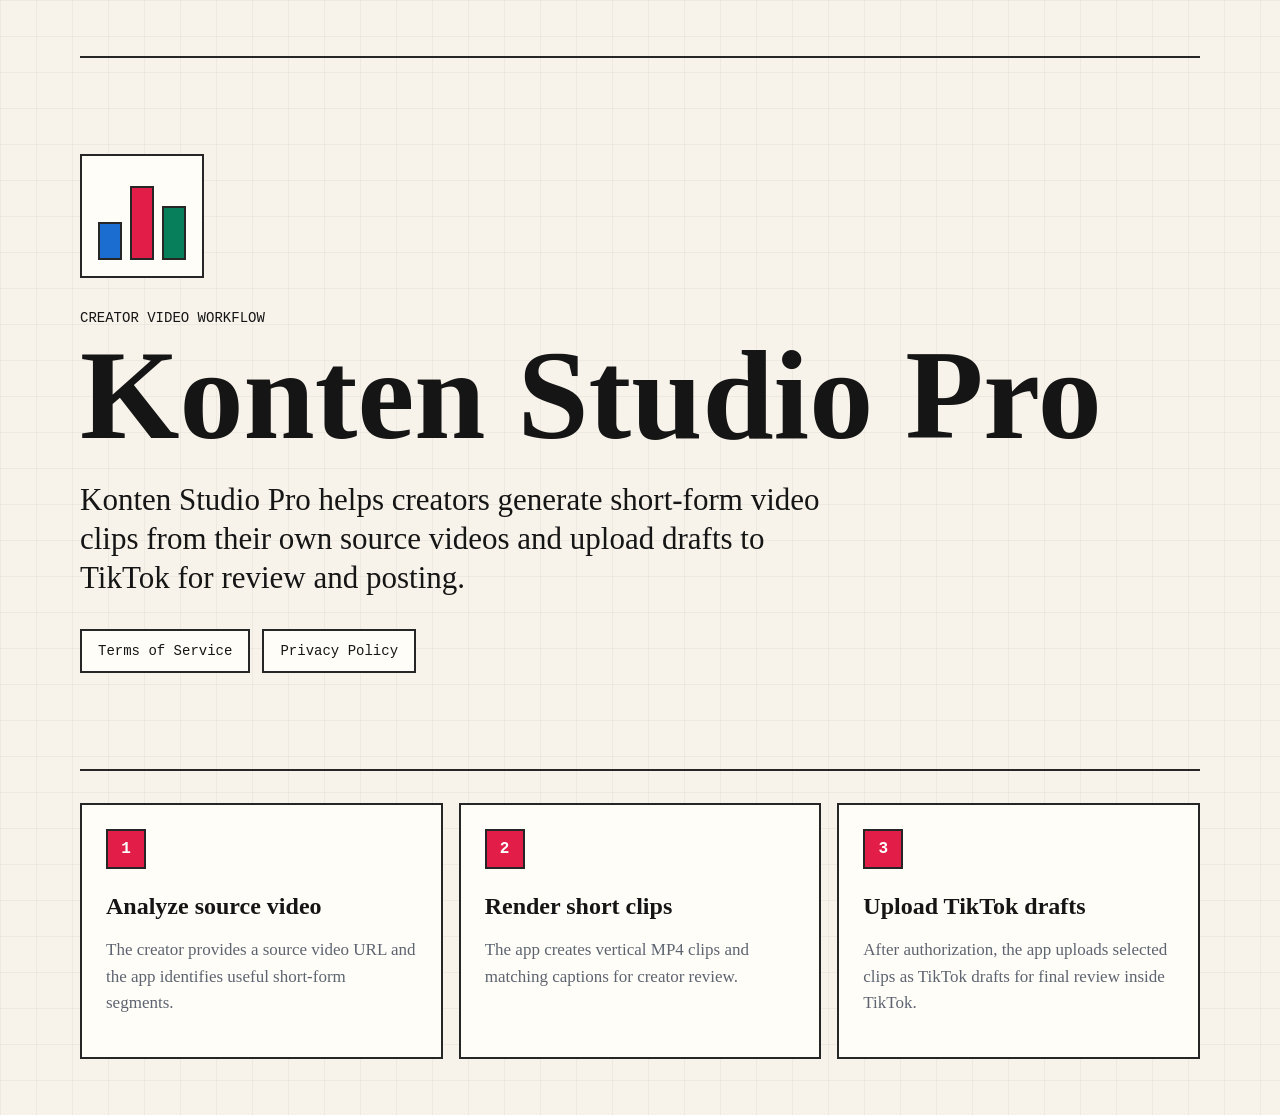
==== index.html @ f7a74d55 "Add Konten Studio Pro site" ====
<!doctype html>
<html lang="en">
  <head>
    <meta charset="utf-8" />
    <meta name="viewport" content="width=device-width, initial-scale=1" />
    <title>Konten Studio Pro</title>
    <meta
      name="description"
      content="Konten Studio Pro helps creators generate short-form video clips from their own source videos and upload drafts to TikTok."
    />
    <link rel="stylesheet" href="./styles.css" />
  </head>
  <body>
    <main class="shell">
      <section class="hero">
        <div class="mark" aria-hidden="true">
          <span></span>
          <span></span>
          <span></span>
        </div>
        <p class="eyebrow">Creator video workflow</p>
        <h1>Konten Studio Pro</h1>
        <p class="lede">
          Konten Studio Pro helps creators generate short-form video clips from
          their own source videos and upload drafts to TikTok for review and
          posting.
        </p>
        <div class="actions" aria-label="Legal pages">
          <a href="./terms/">Terms of Service</a>
          <a href="./privacy/">Privacy Policy</a>
        </div>
      </section>

      <section class="workflow" aria-label="Application workflow">
        <article>
          <strong>1</strong>
          <h2>Analyze source video</h2>
          <p>The creator provides a source video URL and the app identifies useful short-form segments.</p>
        </article>
        <article>
          <strong>2</strong>
          <h2>Render short clips</h2>
          <p>The app creates vertical MP4 clips and matching captions for creator review.</p>
        </article>
        <article>
          <strong>3</strong>
          <h2>Upload TikTok drafts</h2>
          <p>After authorization, the app uploads selected clips as TikTok drafts for final review inside TikTok.</p>
        </article>
      </section>
    </main>
  </body>
</html>
---- styles.css ----
:root {
  color-scheme: light;
  --ink: #151515;
  --muted: #5d6470;
  --paper: #f7f3ea;
  --panel: #fffdf8;
  --line: #262626;
  --accent: #e21d48;
  --blue: #1c6dd0;
  --green: #087f5b;
}

* {
  box-sizing: border-box;
}

body {
  margin: 0;
  min-height: 100vh;
  color: var(--ink);
  font-family: Georgia, "Times New Roman", serif;
  background:
    linear-gradient(90deg, rgba(21, 21, 21, 0.04) 1px, transparent 1px),
    linear-gradient(rgba(21, 21, 21, 0.04) 1px, transparent 1px),
    var(--paper);
  background-size: 36px 36px;
}

a {
  color: inherit;
}

.shell {
  width: min(1120px, calc(100% - 32px));
  margin: 0 auto;
  padding: 56px 0;
}

.hero {
  min-height: 64vh;
  display: grid;
  align-content: center;
  border-top: 2px solid var(--line);
  border-bottom: 2px solid var(--line);
  padding: clamp(48px, 8vw, 96px) 0;
  position: relative;
}

.mark {
  width: 124px;
  height: 124px;
  border: 2px solid var(--line);
  display: grid;
  grid-template-columns: repeat(3, 1fr);
  align-items: end;
  gap: 8px;
  padding: 16px;
  margin-bottom: 32px;
  background: var(--panel);
}

.mark span {
  display: block;
  border: 2px solid var(--line);
  background: var(--accent);
}

.mark span:nth-child(1) {
  height: 38px;
  background: var(--blue);
}

.mark span:nth-child(2) {
  height: 74px;
  background: var(--accent);
}

.mark span:nth-child(3) {
  height: 54px;
  background: var(--green);
}

.eyebrow {
  margin: 0 0 12px;
  font-family: "Courier New", monospace;
  font-size: 14px;
  text-transform: uppercase;
  letter-spacing: 0;
}

h1 {
  margin: 0;
  font-size: clamp(48px, 10vw, 132px);
  line-height: 0.9;
  letter-spacing: 0;
}

.lede {
  max-width: 760px;
  margin: 28px 0 0;
  font-size: clamp(20px, 3vw, 31px);
  line-height: 1.25;
}

.actions {
  display: flex;
  flex-wrap: wrap;
  gap: 12px;
  margin-top: 32px;
}

.actions a,
.back {
  display: inline-block;
  border: 2px solid var(--line);
  background: var(--panel);
  padding: 12px 16px;
  text-decoration: none;
  font-family: "Courier New", monospace;
  font-size: 14px;
}

.actions a:hover,
.back:hover {
  background: var(--ink);
  color: var(--paper);
}

.workflow {
  display: grid;
  grid-template-columns: repeat(3, 1fr);
  gap: 16px;
  padding: 32px 0 0;
}

.workflow article {
  min-height: 220px;
  border: 2px solid var(--line);
  background: var(--panel);
  padding: 24px;
}

.workflow strong {
  display: inline-grid;
  place-items: center;
  width: 40px;
  height: 40px;
  margin-bottom: 24px;
  border: 2px solid var(--line);
  font-family: "Courier New", monospace;
  background: var(--accent);
  color: white;
}

.workflow h2,
.document h2 {
  margin: 0 0 10px;
  font-size: 24px;
}

.workflow p,
.document p {
  color: var(--muted);
  font-size: 17px;
  line-height: 1.55;
}

.document {
  width: min(780px, calc(100% - 32px));
  margin: 0 auto;
  padding: 48px 0 72px;
}

.document h1 {
  margin-top: 36px;
  font-size: clamp(44px, 8vw, 86px);
}

.updated {
  font-family: "Courier New", monospace;
  color: var(--ink) !important;
  border-bottom: 2px solid var(--line);
  padding-bottom: 24px;
  margin-bottom: 32px;
}

.document h2 {
  margin-top: 28px;
}

@media (max-width: 760px) {
  .shell {
    padding: 32px 0;
  }

  .workflow {
    grid-template-columns: 1fr;
  }

  .workflow article {
    min-height: auto;
  }
}
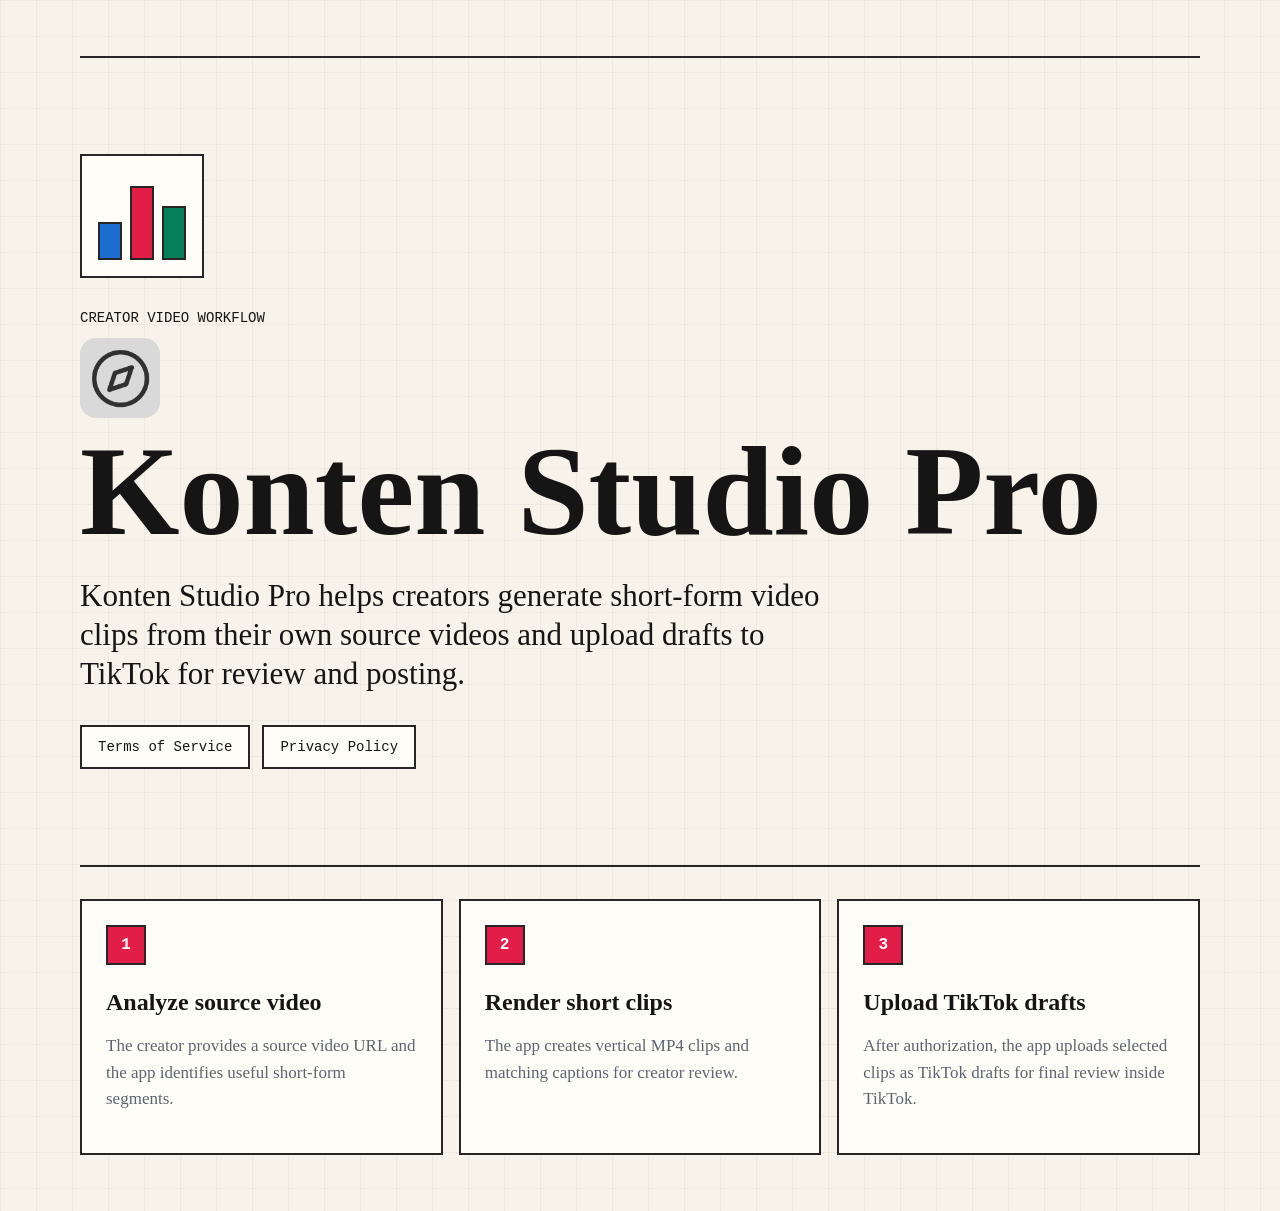
==== commit a09b6b23: "fix: add favicon and website logo to match TikTok app icon - Add favicon.png (same icon as TikTok De" ====
--- a/index.html
+++ b/index.html
@@ -4,6 +4,7 @@
     <meta charset="utf-8" />
     <meta name="viewport" content="width=device-width, initial-scale=1" />
     <title>Konten Studio Pro</title>
+    <link rel="icon" type="image/png" href="./favicon.png" />
     <meta
       name="description"
       content="Konten Studio Pro helps creators generate short-form video clips from their own source videos and upload drafts to TikTok."
@@ -19,6 +20,7 @@
           <span></span>
         </div>
         <p class="eyebrow">Creator video workflow</p>
+        <img src="./favicon.png" alt="Konten Studio Pro Logo" class="app-logo" />
         <h1>Konten Studio Pro</h1>
         <p class="lede">
           Konten Studio Pro helps creators generate short-form video clips from
--- a/styles.css
+++ b/styles.css
@@ -80,6 +80,13 @@
   background: var(--green);
 }
 
+.app-logo {
+  width: 80px;
+  height: 80px;
+  margin-bottom: 16px;
+  border-radius: 16px;
+
+}
 .eyebrow {
   margin: 0 0 12px;
   font-family: "Courier New", monospace;
